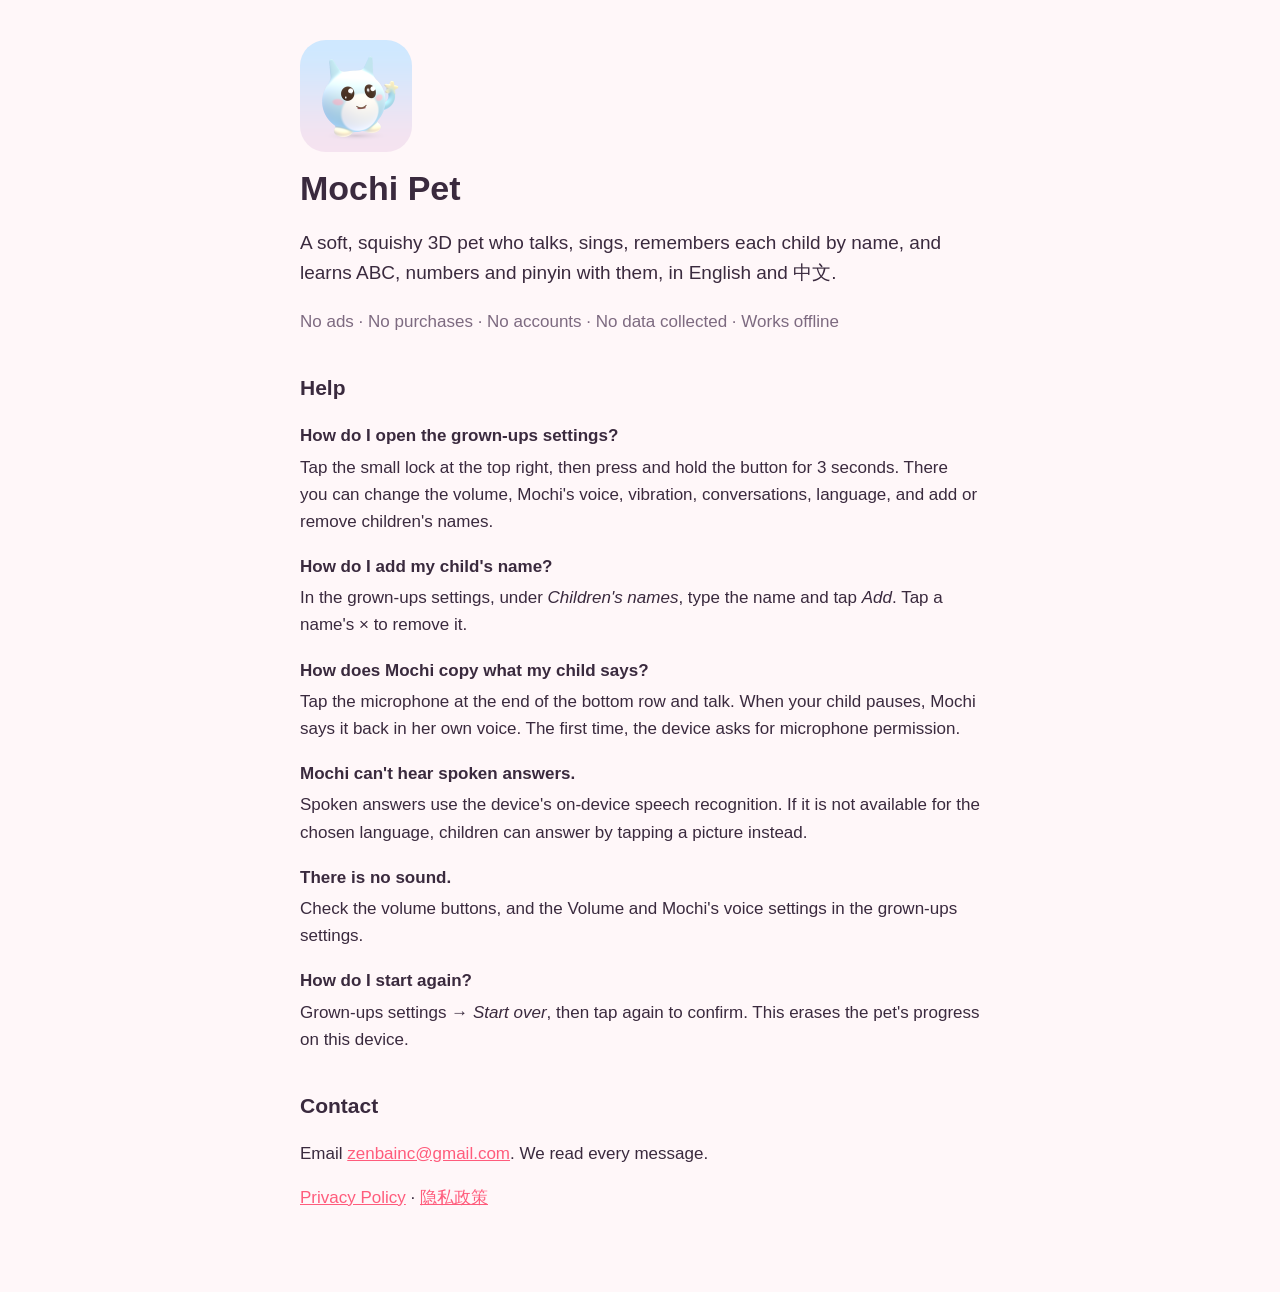
==== index.html @ ee33b7c9 "Mochi Pet support page and privacy policy Co-Authored-By: Claude Opus 5.5 <noreply@anthropic.com>" ====
<!doctype html>
<html lang="en">
<head>
<meta charset="utf-8">
<meta name="viewport" content="width=device-width, initial-scale=1">
<title>Mochi Pet: Support</title>
<link rel="stylesheet" href="style.css">
</head>
<body>
<main>
<img class="icon" src="icon.png" alt="Mochi Pet icon" width="112" height="112">
<h1>Mochi Pet</h1>
<p class="lead">A soft, squishy 3D pet who talks, sings, remembers each child by name, and learns ABC, numbers and pinyin with them, in English and 中文.</p>
<p class="facts">No ads &middot; No purchases &middot; No accounts &middot; No data collected &middot; Works offline</p>

<h2>Help</h2>
<dl>
<dt>How do I open the grown-ups settings?</dt>
<dd>Tap the small lock at the top right, then press and hold the button for 3 seconds. There you can change the volume, Mochi's voice, vibration, conversations, language, and add or remove children's names.</dd>
<dt>How do I add my child's name?</dt>
<dd>In the grown-ups settings, under <em>Children's names</em>, type the name and tap <em>Add</em>. Tap a name's &times; to remove it.</dd>
<dt>How does Mochi copy what my child says?</dt>
<dd>Tap the microphone at the end of the bottom row and talk. When your child pauses, Mochi says it back in her own voice. The first time, the device asks for microphone permission.</dd>
<dt>Mochi can't hear spoken answers.</dt>
<dd>Spoken answers use the device's on-device speech recognition. If it is not available for the chosen language, children can answer by tapping a picture instead.</dd>
<dt>There is no sound.</dt>
<dd>Check the volume buttons, and the Volume and Mochi's voice settings in the grown-ups settings.</dd>
<dt>How do I start again?</dt>
<dd>Grown-ups settings &rarr; <em>Start over</em>, then tap again to confirm. This erases the pet's progress on this device.</dd>
</dl>

<h2>Contact</h2>
<p>Email <a href="mailto:zenbainc@gmail.com">zenbainc@gmail.com</a>. We read every message.</p>
<p><a href="privacy.html">Privacy Policy</a> &middot; <a href="privacy.html#zh">隐私政策</a></p>
</main>
</body>
</html>
---- style.css ----
:root {
  --bg: #fff7f9;
  --card: #ffffff;
  --ink: #3a2a3e;
  --soft: #7d6a80;
  --accent: #ff5c7c;
  --line: #f2e3ea;
}
@media (prefers-color-scheme: dark) {
  :root { --bg: #1f1822; --card: #2a2130; --ink: #f6eef7; --soft: #c6b6c9; --accent: #ff8aa2; --line: #3d3142; }
}
* { box-sizing: border-box; }
body {
  margin: 0;
  background: var(--bg);
  color: var(--ink);
  font: 17px/1.6 -apple-system, BlinkMacSystemFont, "Segoe UI", "PingFang SC", "Noto Sans SC", sans-serif;
}
main {
  max-width: 720px;
  margin: 0 auto;
  padding: 40px 20px 64px;
}
.icon { display: block; border-radius: 26px; margin-bottom: 16px; }
h1 { font-size: 34px; line-height: 1.2; margin: 0 0 8px; }
h2 { font-size: 21px; margin: 36px 0 8px; }
.lead { font-size: 19px; }
.facts { color: var(--soft); }
.date, .back { color: var(--soft); margin: 0 0 20px; }
a { color: var(--accent); }
dt { font-weight: 700; margin-top: 18px; }
dd { margin: 4px 0 0; }
hr { border: 0; border-top: 1px solid var(--line); margin: 48px 0; }
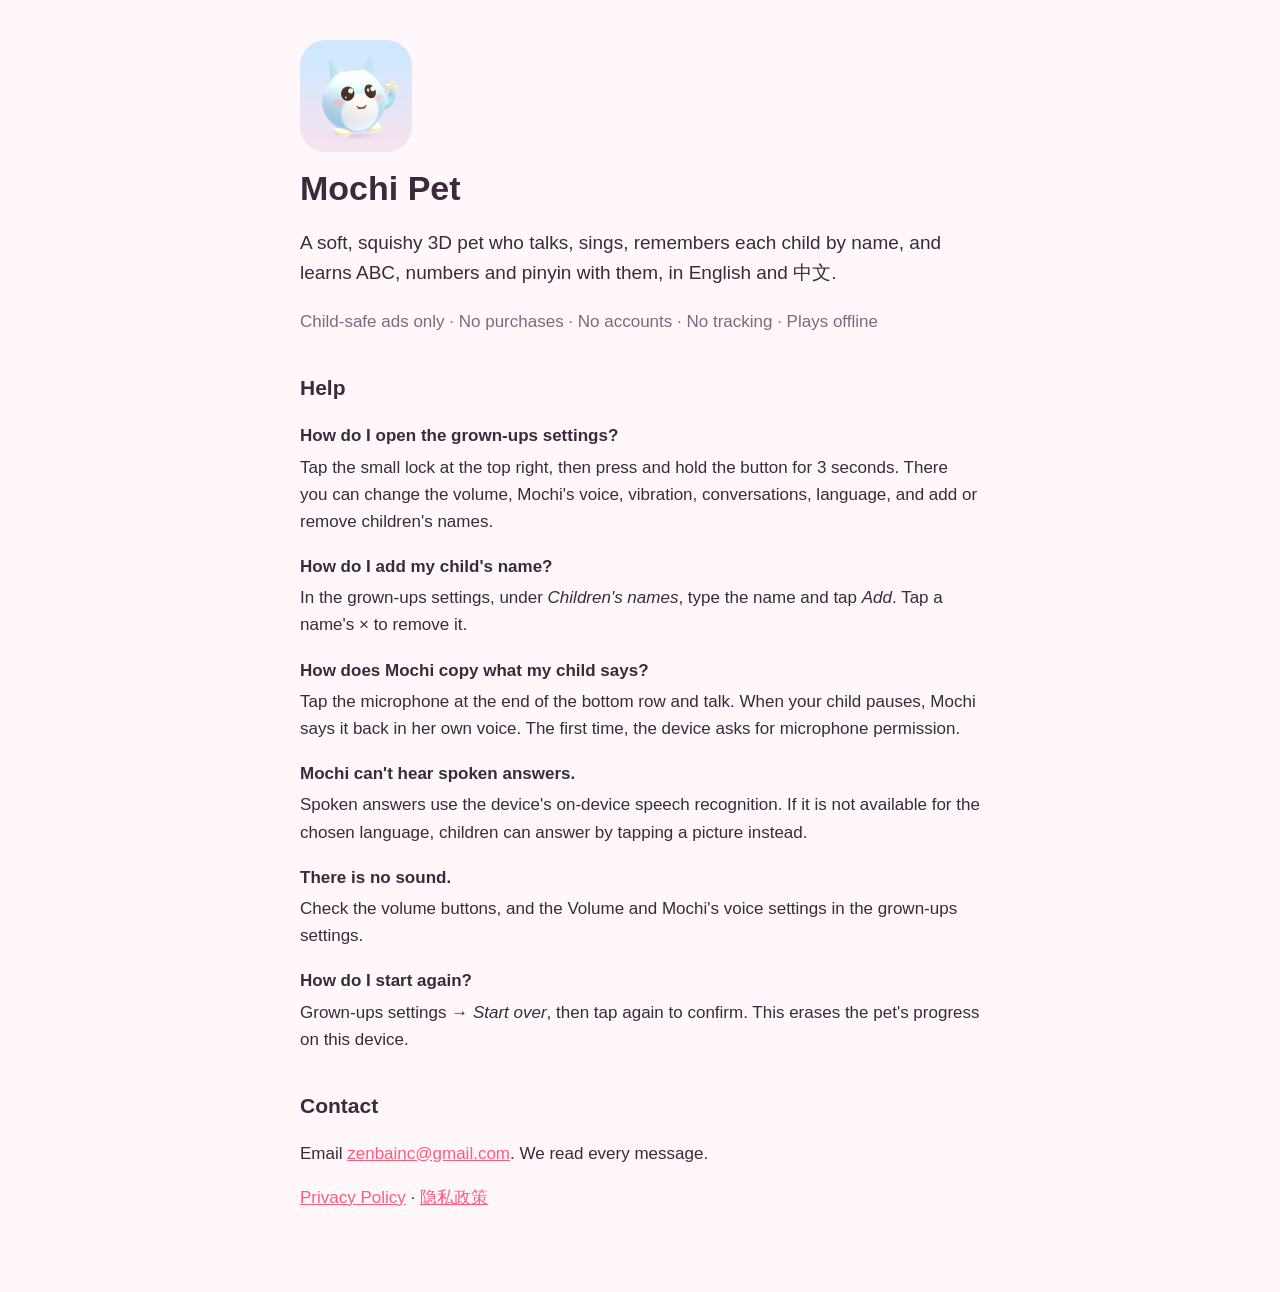
==== commit 31841493: "Privacy policy: child-safe ads on iPhone and iPad (version 1.1) Co-Authored-By: Claude Opus 5.5 <nor" ====
--- a/index.html
+++ b/index.html
@@ -11,7 +11,7 @@
 <img class="icon" src="icon.png" alt="Mochi Pet icon" width="112" height="112">
 <h1>Mochi Pet</h1>
 <p class="lead">A soft, squishy 3D pet who talks, sings, remembers each child by name, and learns ABC, numbers and pinyin with them, in English and 中文.</p>
-<p class="facts">No ads &middot; No purchases &middot; No accounts &middot; No data collected &middot; Works offline</p>
+<p class="facts">Child-safe ads only &middot; No purchases &middot; No accounts &middot; No tracking &middot; Plays offline</p>
 
 <h2>Help</h2>
 <dl>
